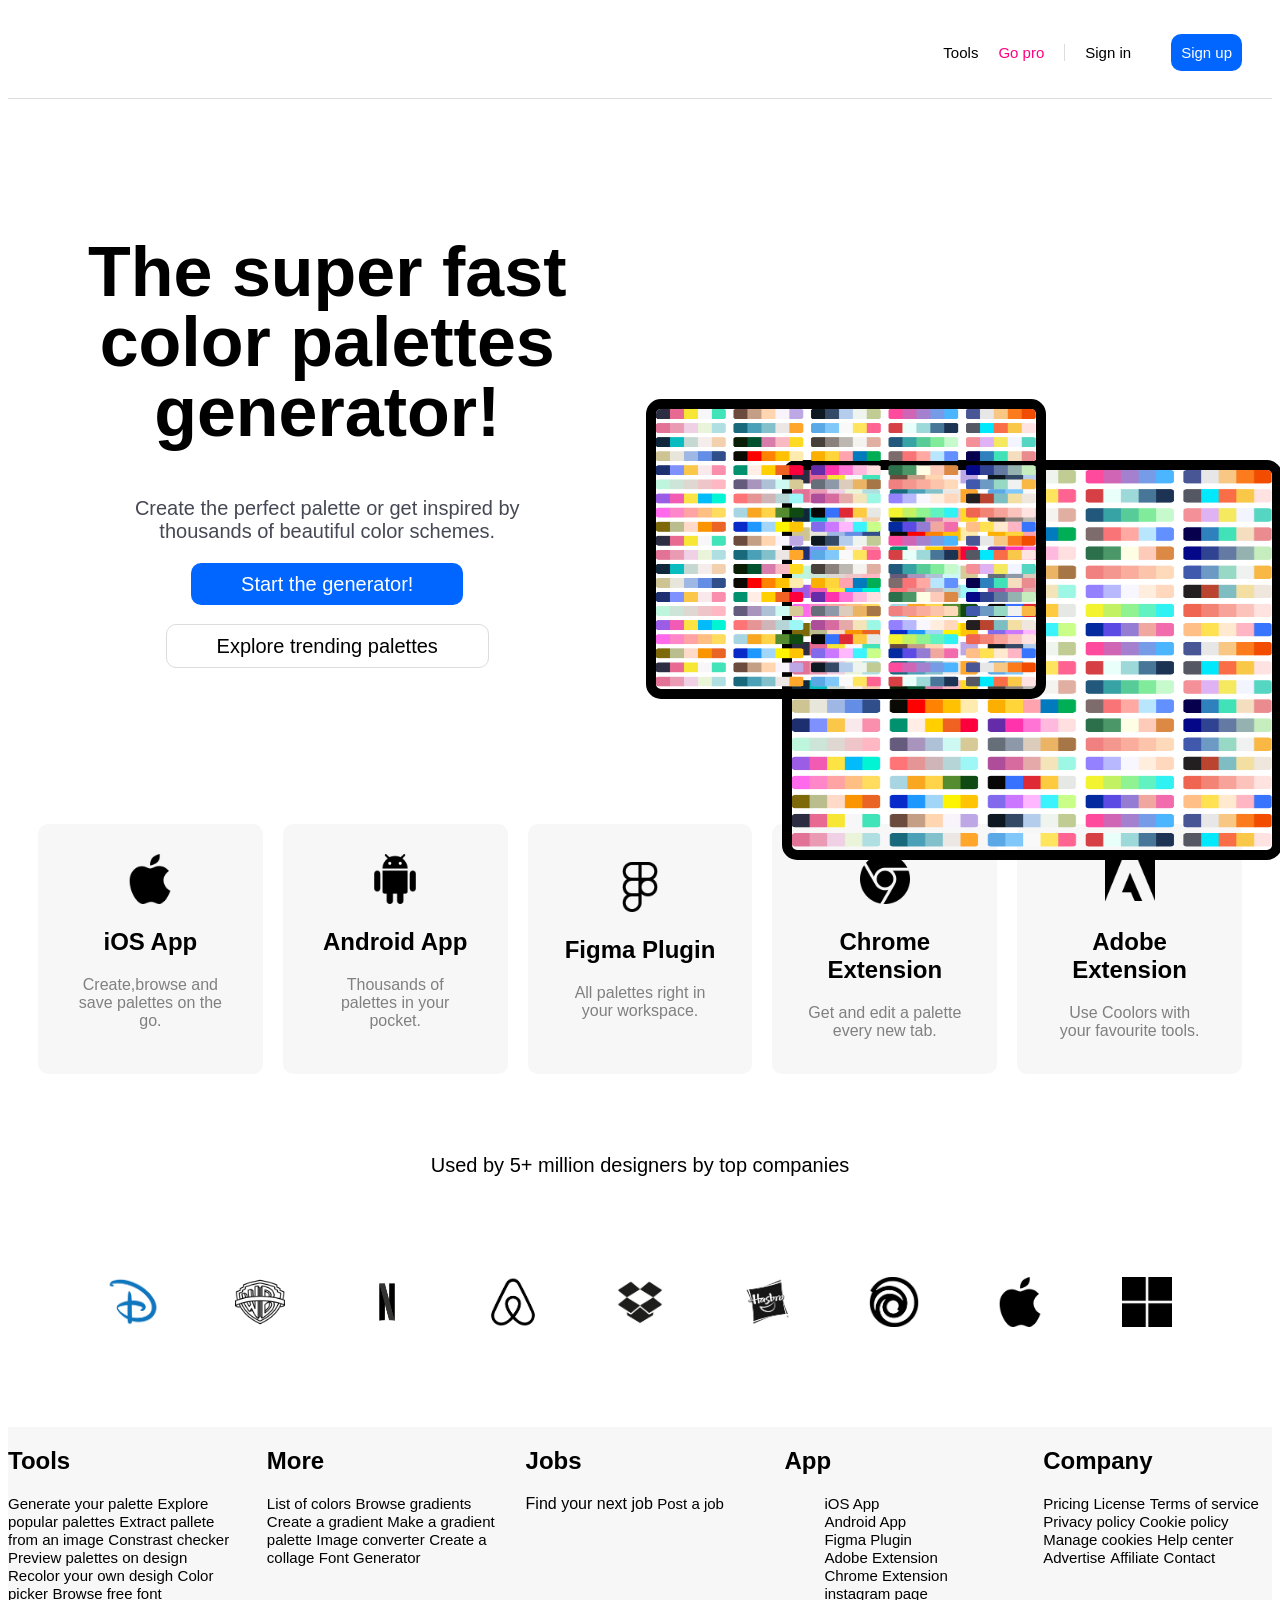
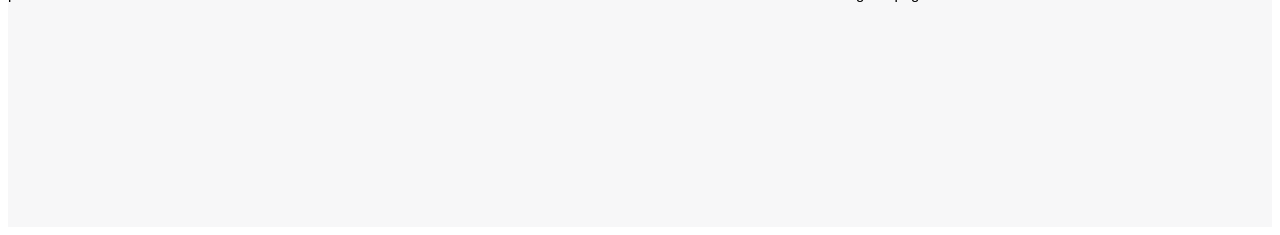
==== color.html @ bfe780bd "Pallete" ====
<!DOCTYPE html>
<html lang="en">
<head>
    <title>COOLOR</title>
    <link rel="stylesheet" href="./color.css">
</head>
<body>
<nav>
<div>
    <div></div>
    <img src="./Asset/logo.svg" alt="">
</div>
<div>
    <ul>
        <li>
          <a href class="tools" >Tools</a>
        </li>
        <li>
        <a href class="go">Go pro</a>
        </li>
        <li>
            <a href class="line">Sign in</a>
        </li>
        <li>
            <a href class="btn">Sign up</a>
        </li>
    </ul>
</div>
</nav>
<section class="hero">
    <div class="text-block">
        <h1>The super fast<br>color palettes<br>
        generator! </h1>
        <p> Create the perfect palette or get inspired by<br>
             thousands
            of beautiful color schemes.
        </p>
        <div class="link-block">
            <a href class="start">Start the generator!</a>
            </div>
        <div>
            <a href class="explore">Explore trending palettes</a>
        </div>
        <div class="badge">
    <img src="./Asset/top-post-badge.svg" alt="">
        </div>
    </div>
    <div class="palette">
        <img class="img1" src="./Asset/homepage_hero_palettes.png" alt="">
        <img class="img2" src="./Asset/homepage_hero_palettes.png" alt="">
</section>
<div class="icon">
    <div class="box1">
        <img src="./Asset/apple-black-logo.png" alt="">
        <h2>iOS App</h2>
        <p>Create,browse and<br> save palettes on the<BR>
             go.</p>
    </div>
    <div class="box2">
     <img src="./Asset/android.png" alt="">
        <h2>Android App</h2>
        <p>Thousands of<br> palettes in your<br> pocket.</p>
    </div>
    <div class="box3">
        <img src="./Asset/figma.png" alt="">
        <h2>Figma Plugin</h2>
        <p>All palettes right in <br>your workspace.</p>
    </div>
    <div class="box4">
        <img src="./Asset/chrome.png" alt="">
        <h2>Chrome Extension</h2>
        <p>Get and edit a palette<br> every new tab.</p>
    </div>
    <div class="box5">
        <img src="./Asset/adobe.png" alt="">
        <h2>Adobe Extension</h2>
        <p>Use Coolors with<br> your favourite tools.</p>
 </div>
</div>
 <div class="used">
    <p>Used by 5+ million designers by top companies</p>
 </div>
 <div class="icon2">
    <img src="./image/disney (2).png" alt="">
    <!-- <img src="./image/dream.png" alt=""> -->
   <img src="./image/warner-bros.png" alt="">
     <img src="./image/netflix-n-black7018.jpg" alt="">
    <img src="./image/airbnb.png" alt="">
    <img src="./image/drop.png" alt="">
    <img src="./image/hasbro.png" alt="">
    <img src="./image/ubisoft.png" alt="">
    <img src="./image/apple-black-logo.png" alt="">
    <img src="./image/windows.png" alt="">
</div>
<section class="parent">
    <div class="footer">
        <h1>Tools</h1>
    <a href="">Generate your palette</a>
    <a href="">  Explore popular palettes</a>
        <a href=""> Extract pallete from an image</a>
   <a href="">Constrast checker</a>
   <a href=""> Preview palettes on design</a>
   <a href="">  Recolor your own desigh</a>
   <a href="">  Color picker</a>
   <a href=""> Browse free font</a>
</div>
<div class="footer">
    <h1>More</h1>
     <a href="">List of colors</a>
     <a href="">Browse gradients</a>
     <a href=""> Create a gradient</a>
     <a href=""> Make a gradient palette</a>
     <a href=""> Image converter</a>
     <a href=""> Create a collage</a>
     <a href=""> Font Generator</a>
</div>
<div class="footer">
    <h1>Jobs</h1>
    <a href=""></a>Find your next job</a>
    <a href="">Post a job</a>
</div>
<div class="footer">
        <h1>App</h1>
        <ul>
            <li>
        <a href=""> iOS App</a>
            </li>
            <li>
        <a href="">Android App</a>
            </li>
            <li>
        <a href=""> Figma Plugin</a>
            </li>
            <li>
        <a href="">Adobe Extension</a>
            </li>
            <li>
        <a href="">Chrome Extension</a>
        </li>
        <li>
        <a href="">instagram page</a>
        </li>
        </ul>
        </ul>
</div>
    <div class="footer">
        <h1>Company</h1>
        <a href="">Pricing</a>
            <a href="">License</a>
            <a href="">Terms of service</a>
            <a href="">Privacy policy</a>
            <a href="">Cookie policy</a>
            <a href="">Manage cookies</a>
            <a href="">Help center</a>
            <a href="">Advertise</a>
            <a href="">Affiliate</a>
      <a href="">Contact</a>
    </div>
</div>
</section>

       


    
</body>
</html>
---- color.css ----
*{
    /* margin:0px; */
    /* padding:0px; */
    box-sizing:border-box;
    font-family:Inter, sans-serif;
}
img:hover{
    cursor:pointer;
}
nav{display:flex;
    justify-content:space-between;
    align-items:center;
    padding:20px 30px;
    border-bottom: 1px solid gainsboro;
}

nav ul  {
    display:flex;
    gap:20px;
    list-style:none;
}

a{
   text-decoration: none;
    color:black;
   font-weight:400;
   font-size:15px;
}
.btn{
    background-color:#0066FF;
    border-radius:10px;
    padding:10px;
    color:white;
}

/* a class */
.tools:hover{
    color:blue
}
 .go{
    color:rgb(255, 0, 129)
}
 .go:hover{
    color:blue
}
 .line{
    border-left:1px solid gainsboro;
padding:0 20px;
}
 .line:hover{
    color:blue
}
 .hero{
    display:flex;
    /* grid-template-columns: (1.5,3fr); */
    /* justify-content:center; */
    /* align-items:center; */
    padding: 30 30px
}
 .text-block{
    padding:80px;
    text-align:center;
    /* max-width:550px; */
    


  h1{
    font-size:70px;
    font-weight:600;
    line-height:1;
    margin-bottom:50px;



}
  p{
    font-size:20px;
    color:#464853;
    margin:30px;
}
}
.link-block{
    margin-top: 20px;
}

 .start{
    background-color:  #0066FF;
    padding:10px 50px;
    border-radius: 10px;
    color:white;
    font-size: 20px;
    /* margin-top: 15px; */
}

 .explore{
    line-height:5;
    border:1px solid gainsboro;
    padding:10px 50px;
    border-radius: 10px;
    font-size:20px;
}

/* pallete */
.img1{
    border:10px solid black; 
    border-radius: 15px;
    width:500px;
    height:400px;
    position:absolute;
    right:-2px;
    bottom:40px;
}
.pallete{
    position: relative;
}

.img2{
    position:relative;
    width:400px;
    height:300px;
    border-radius:15px ;
    border:10px solid black;
    top:300px
}
/* icon */
.icon:hover:{
    cursor: pointer;
}

.icon{
    /* display:flex; */
    display:grid;
    grid-template-columns: 1fr 1fr 1fr 1fr 1fr;
    gap:20px;
    margin:30px;
    /* text-align:center; */
    /* justify-content: center; */
    img{
        width:50px;
        height:50px;
    }
}

.box1,.box2,.box3,.box4,.box5{
    background-color:#F7F7F8;
    border-radius:10px;
    height:250px;
    text-align:center;
    align-content: center;
    padding:30px 30px;
    p{color:grey;
    }
}
/* used */
.used{
    text-align: center;
    margin:80px;
    font-weight:400;
    font-size: 20px;
    /* align-content: space-evenly; */
}
/* icon2 */
.icon2{
    display:flex;
    justify-content: space-between;
    gap:40px;
    margin:100px;
    img{
        width:50px;
        height:auto;
    }
}

  .parent{
    display:grid;
    grid-template-columns: 1fr 1fr 1fr 1fr 1fr;
    gap:30px;
    background-color: #F7F7F8;
  }
  
  .footer{
    height:400px;
    text-align: left;
  }
  ul{list-style: none;

  }
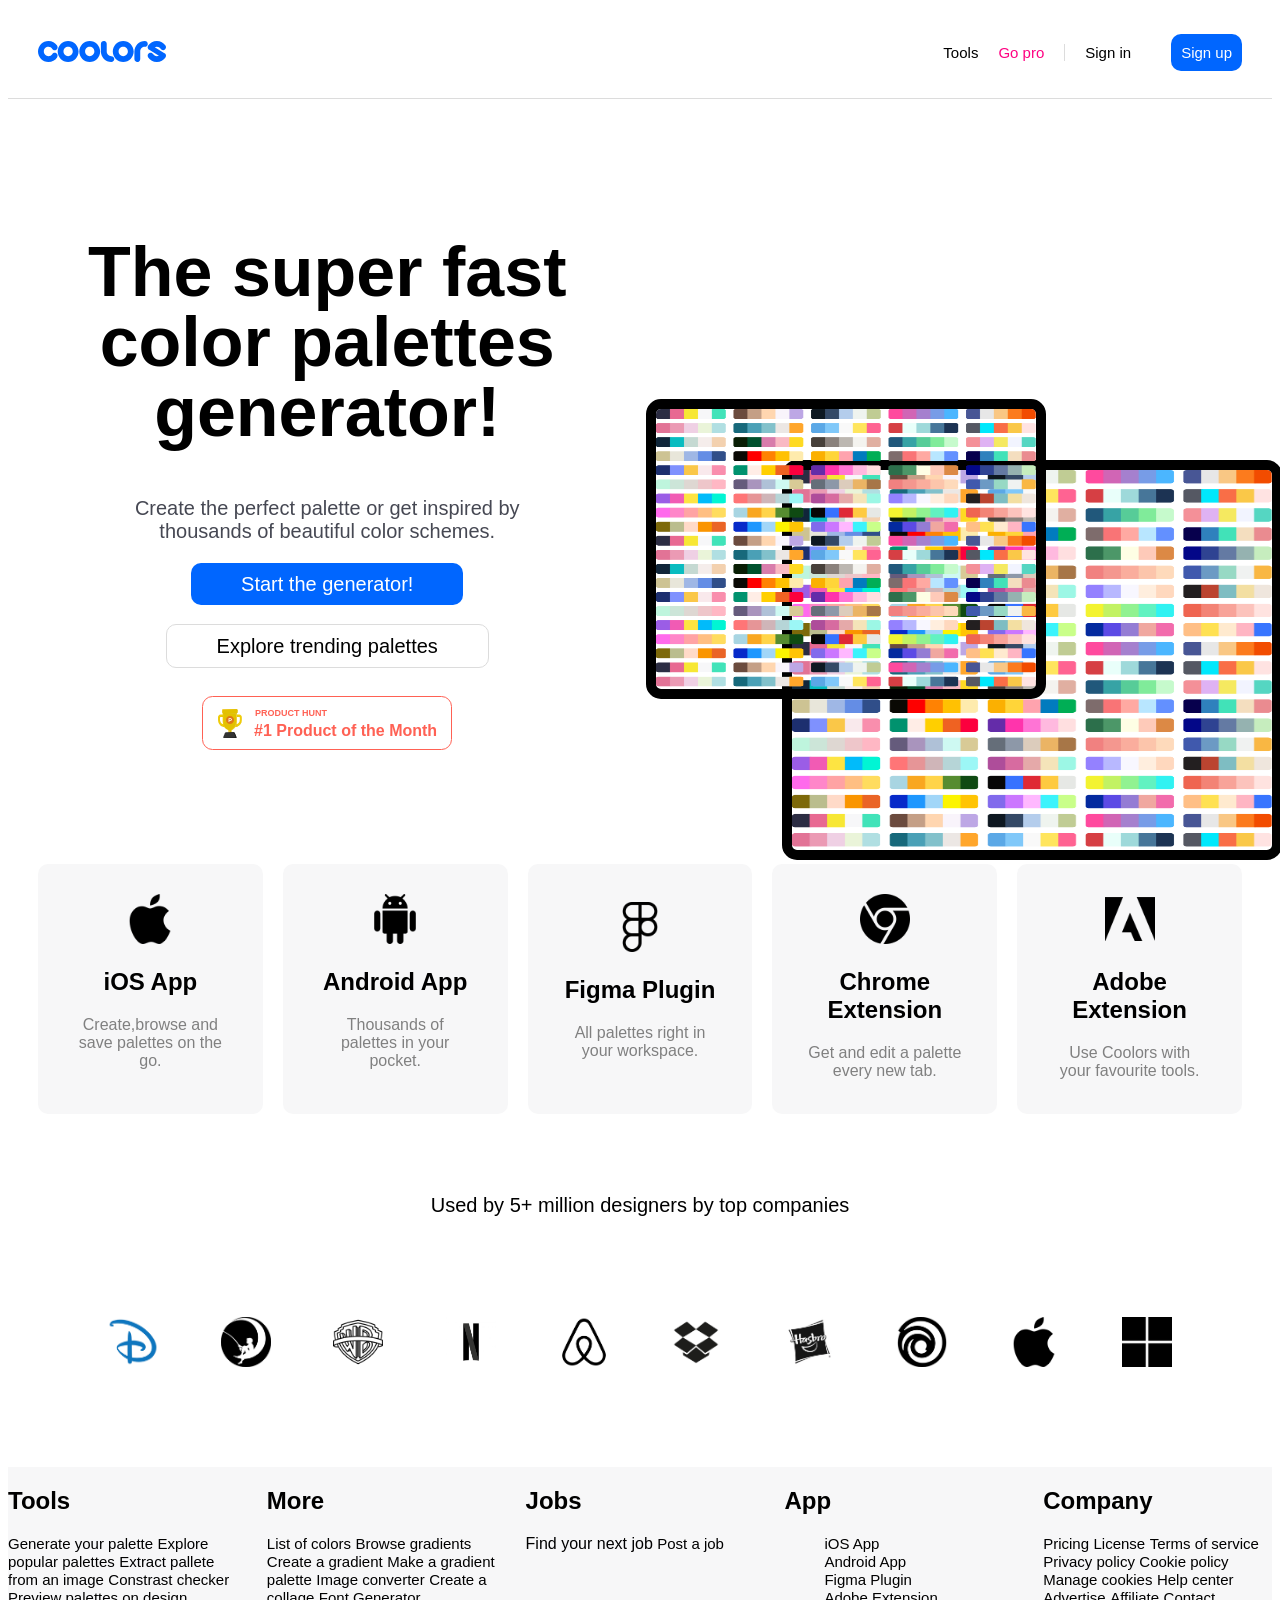
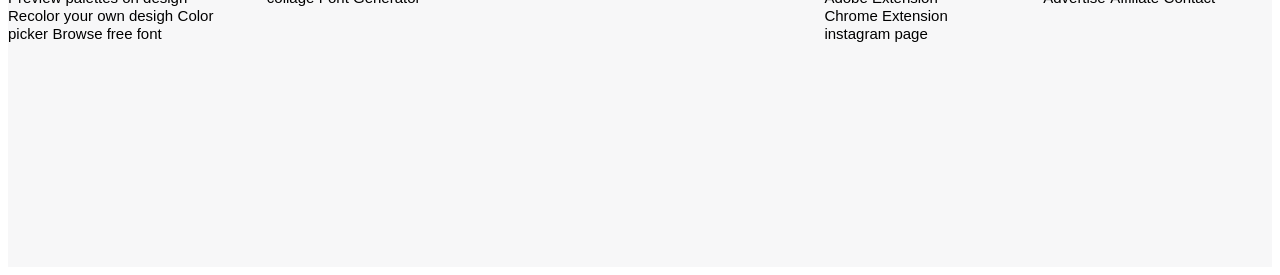
==== commit d86f8ae5: "Pallete" ====
--- a/color.html
+++ b/color.html
@@ -82,7 +82,7 @@
  </div>
  <div class="icon2">
     <img src="./image/disney (2).png" alt="">
-    <!-- <img src="./image/dream.png" alt=""> -->
+    <img src="./image/dream.png" alt="">
    <img src="./image/warner-bros.png" alt="">
      <img src="./image/netflix-n-black7018.jpg" alt="">
     <img src="./image/airbnb.png" alt="">
--- a/color.css
+++ b/color.css
@@ -122,13 +122,12 @@
     border:10px solid black;
     top:300px
 }
-/* icon */
-.icon:hover:{
+
+ .icon:hover{
     cursor: pointer;
 }
 
 .icon{
-    /* display:flex; */
     display:grid;
     grid-template-columns: 1fr 1fr 1fr 1fr 1fr;
     gap:20px;
